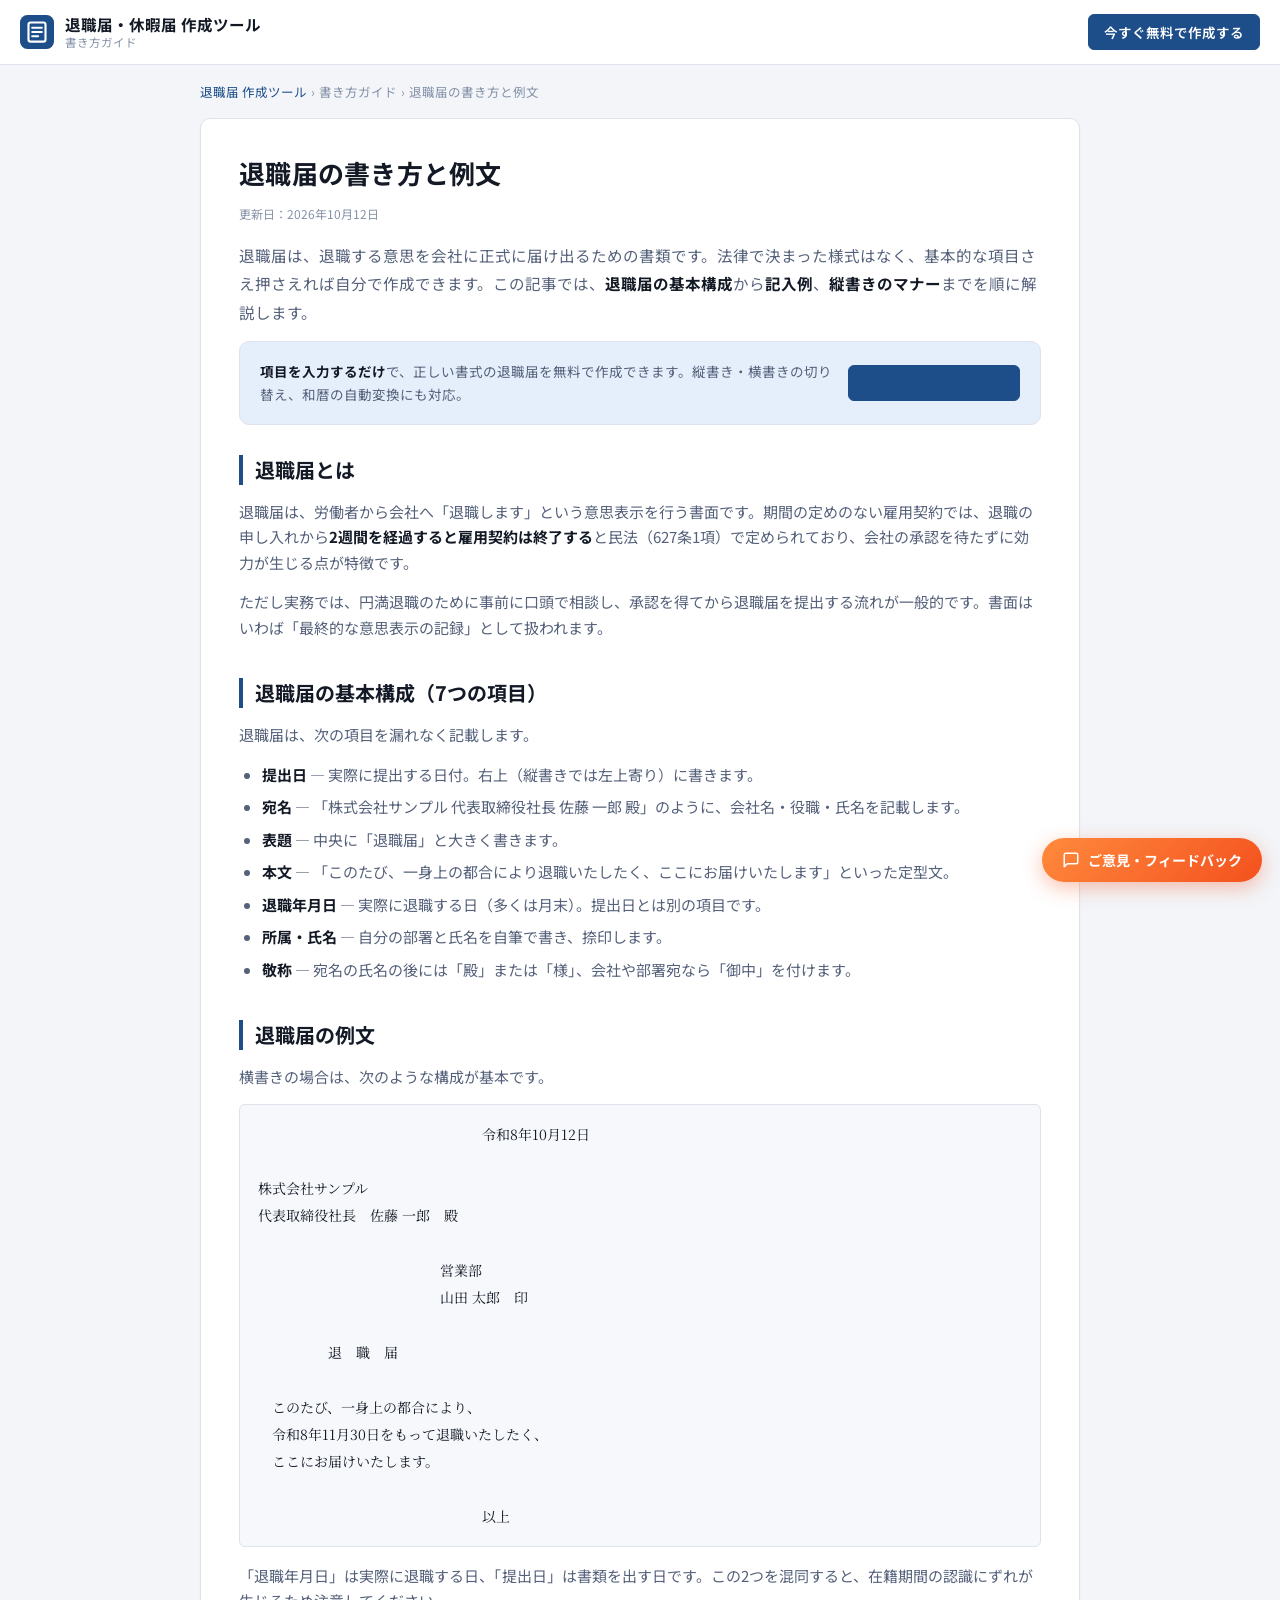
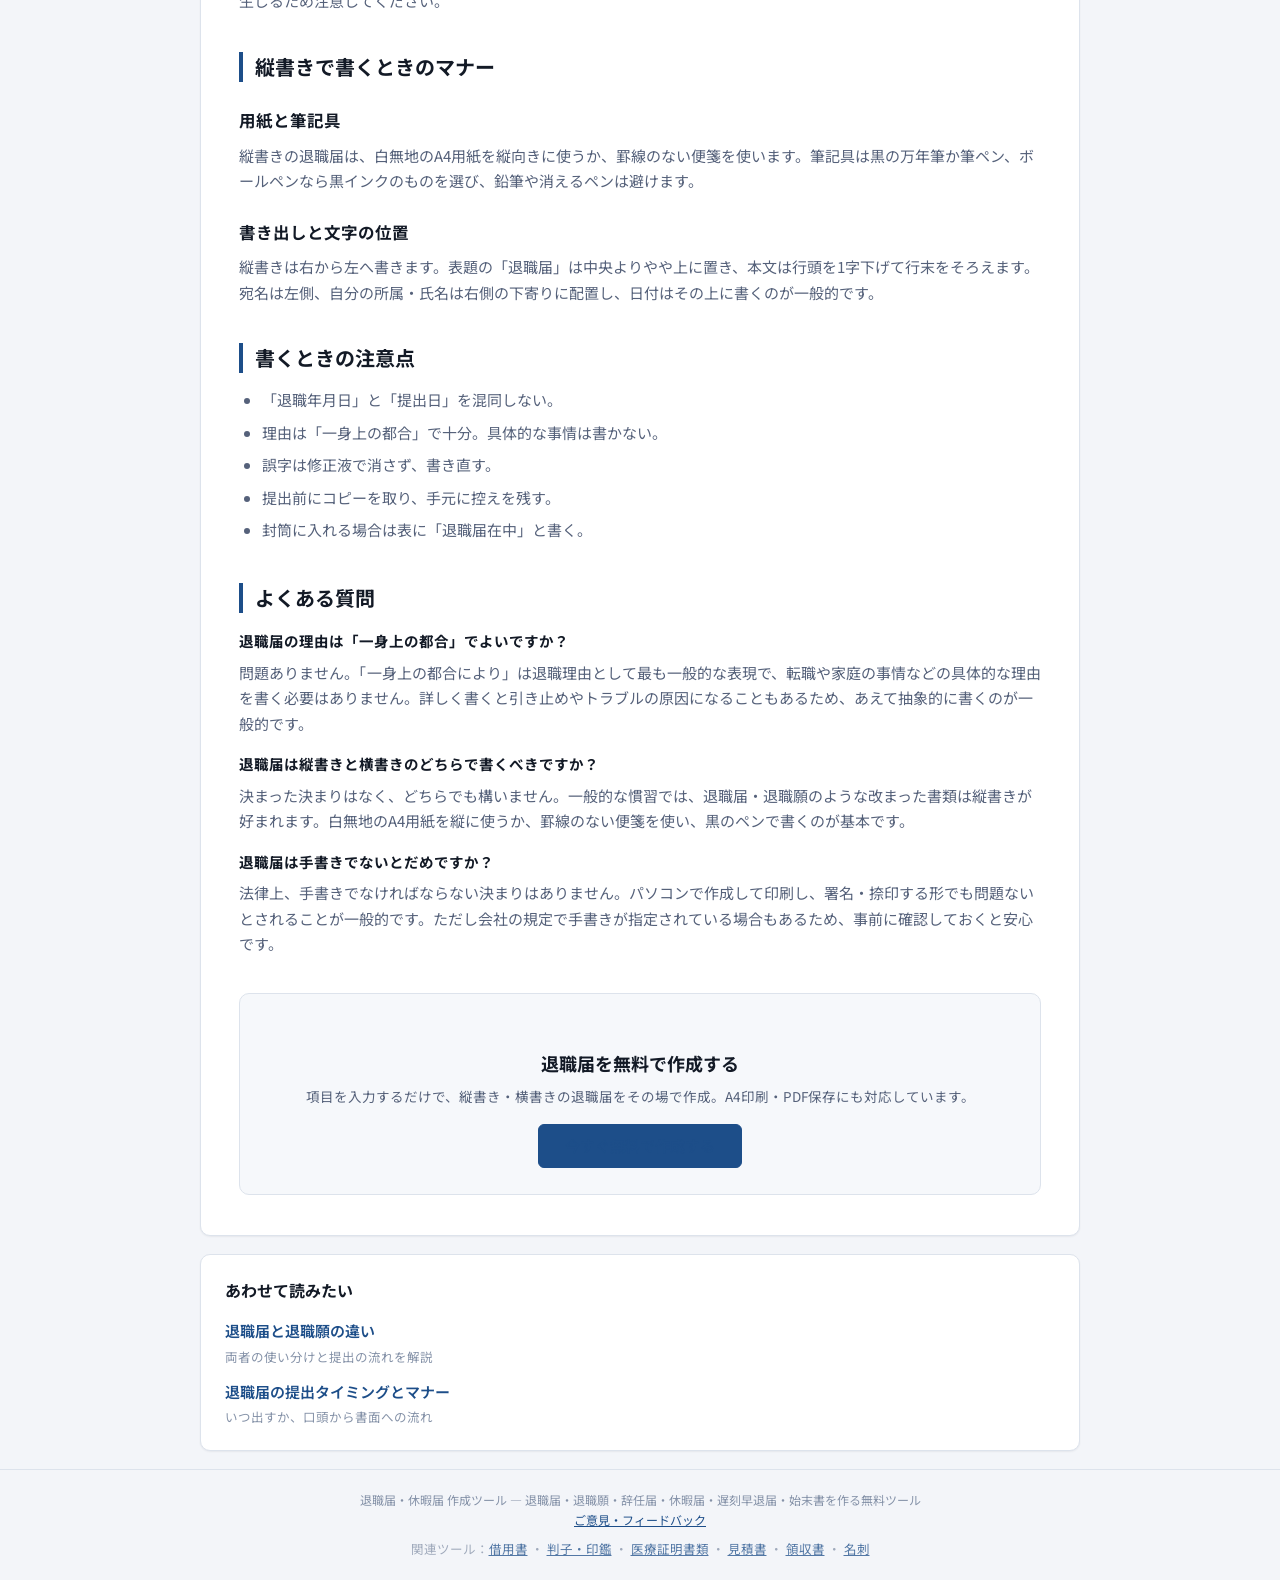
==== kakikata.html @ c3d73f7b "内容层：新增書き方ガイド教程页3篇+首页入口+sitemap" ====
<!DOCTYPE html>
<html lang="ja">
<head>
<meta charset="UTF-8">
<meta name="viewport" content="width=device-width, initial-scale=1">
<title>退職届の書き方と例文｜無料テンプレートで縦書きも簡単作成</title>
<meta name="description" content="退職届の書き方を例文つきで解説。基本構成・記入例・縦書きのマナー・用紙の選び方まで、はじめてでも迷わないポイントをまとめました。無料テンプレートに入力するだけで、正しい書式の退職届をその場で作成・印刷できます。">
<meta name="keywords" content="退職届 書き方,退職届 例文,退職届 縦書き,退職届 テンプレート,退職届 基本構成">
<meta name="robots" content="index, follow">
<link rel="canonical" href="https://www.reveriel.com/taishoku-form/kakikata.html">
<meta property="og:type" content="article">
<meta property="og:title" content="退職届の書き方と例文｜無料テンプレートで縦書きも簡単作成">
<meta property="og:description" content="退職届の基本構成・記入例・縦書きのマナーを解説。無料テンプレートに入力するだけで、正しい書式の退職届を作成・印刷できます。">
<meta property="og:locale" content="ja_JP">
<meta property="og:url" content="https://www.reveriel.com/taishoku-form/kakikata.html">
<meta property="og:image" content="https://www.reveriel.com/taishoku-form/og-image.png">
<meta name="twitter:card" content="summary_large_image">
<meta name="twitter:image" content="https://www.reveriel.com/taishoku-form/og-image.png">
<link rel="icon" href="data:image/svg+xml,%3Csvg xmlns='http://www.w3.org/2000/svg' viewBox='0 0 32 32'%3E%3Crect width='32' height='32' rx='7' fill='%231d4e89'/%3E%3Cpath d='M9 7h12a2 2 0 0 1 2 2v14a2 2 0 0 1-2 2H9a2 2 0 0 1-2-2V9a2 2 0 0 1 2-2z' fill='none' stroke='%23fff' stroke-width='2'/%3E%3Cpath d='M11 12h8M11 16h8M11 20h5' stroke='%23fff' stroke-width='2' stroke-linecap='round'/%3E%3C/svg%3E">
<link rel="preconnect" href="https://fonts.googleapis.com">
<link rel="preconnect" href="https://fonts.gstatic.com" crossorigin>
<link href="https://fonts.googleapis.com/css2?family=Noto+Sans+JP:wght@400;500;700&family=Noto+Sans+SC:wght@400;500;700&family=Noto+Serif+JP:wght@400;600&display=swap" rel="stylesheet">
<link rel="stylesheet" href="style.css">
<link rel="stylesheet" href="guide.css">
<!-- Cloudflare Web Analytics --><script type='module' src='https://static.cloudflareinsights.com/beacon.min.js' data-cf-beacon='{"token": "6fc01bf3ac5e457ba1bd16b91e5b653e"}'></script><!-- End Cloudflare Web Analytics -->
<script type="application/ld+json">
{
  "@context": "https://schema.org",
  "@graph": [
    {
      "@type": "Article",
      "headline": "退職届の書き方と例文｜無料テンプレートで縦書きも簡単作成",
      "description": "退職届の基本構成・記入例・縦書きのマナー・用紙の選び方を解説。無料テンプレートで作成できます。",
      "inLanguage": "ja",
      "datePublished": "2026-10-12",
      "dateModified": "2026-10-12",
      "author": { "@type": "Organization", "name": "Reveriel" },
      "publisher": { "@type": "Organization", "name": "Reveriel" },
      "mainEntityOfPage": { "@type": "WebPage", "@id": "https://www.reveriel.com/taishoku-form/kakikata.html" },
      "image": "https://www.reveriel.com/taishoku-form/og-image.png"
    },
    {
      "@type": "FAQPage",
      "mainEntity": [
        {
          "@type": "Question",
          "name": "退職届の理由は「一身上の都合」でよいですか？",
          "acceptedAnswer": {
            "@type": "Answer",
            "text": "問題ありません。「一身上の都合により」は退職理由として最も一般的な表現で、転職や家庭の事情などの具体的な理由を書く必要はありません。詳しく書くと引き止めやトラブルの原因になることもあるため、あえて抽象的に書くのが一般的です。"
          }
        },
        {
          "@type": "Question",
          "name": "退職届は縦書きと横書きのどちらで書くべきですか？",
          "acceptedAnswer": {
            "@type": "Answer",
            "text": "決まった決まりはなく、どちらでも構いません。一般的な慣習では、退職届・退職願のような改まった書類は縦書きが好まれます。白無地のA4用紙を縦に使うか、罫線のない便箋を使い、黒のペンで書くのが基本です。"
          }
        },
        {
          "@type": "Question",
          "name": "退職届は手書きでないとだめですか？",
          "acceptedAnswer": {
            "@type": "Answer",
            "text": "法律上、手書きでなければならない決まりはありません。パソコンで作成して印刷し、署名・捺印する形でも問題ないとされることが一般的です。ただし会社の規定で手書きが指定されている場合もあるため、事前に確認しておくと安心です。"
          }
        }
      ]
    }
  ]
}
</script>
</head>
<body>

<header class="site-header no-print">
  <div class="wrap header-inner">
    <a class="brand" href="https://www.reveriel.com/taishoku-form/" style="text-decoration:none;color:inherit;">
      <svg class="brand-mark" viewBox="0 0 32 32" aria-hidden="true">
        <rect width="32" height="32" rx="7" fill="currentColor"/>
        <path d="M10 7h12a2 2 0 0 1 2 2v14a2 2 0 0 1-2 2H10a2 2 0 0 1-2-2V9a2 2 0 0 1 2-2z" fill="none" stroke="#fff" stroke-width="2"/>
        <path d="M11.5 12h9M11.5 16h9M11.5 20h5.5" stroke="#fff" stroke-width="2" stroke-linecap="round"/>
      </svg>
      <div class="brand-text">
        <strong>退職届・休暇届 作成ツール</strong>
        <span>書き方ガイド</span>
      </div>
    </a>
    <div class="header-actions">
      <a class="btn btn-primary" href="https://www.reveriel.com/taishoku-form/">今すぐ無料で作成する</a>
    </div>
  </div>
</header>

<main class="wrap">
  <div class="guide-col">

    <nav class="breadcrumb no-print" aria-label="パンくず">
      <ol>
        <li><a href="https://www.reveriel.com/taishoku-form/">退職届 作成ツール</a></li>
        <li>書き方ガイド</li>
        <li aria-current="page">退職届の書き方と例文</li>
      </ol>
    </nav>

    <article class="guide">
      <h1>退職届の書き方と例文</h1>
      <p class="guide-meta">更新日：2026年10月12日</p>
      <p class="guide-lead">
        退職届は、退職する意思を会社に正式に届け出るための書類です。法律で決まった様式はなく、基本的な項目さえ押さえれば自分で作成できます。この記事では、<strong>退職届の基本構成</strong>から<strong>記入例</strong>、<strong>縦書きのマナー</strong>までを順に解説します。
      </p>

      <div class="guide-cta-box">
        <p><strong>項目を入力するだけ</strong>で、正しい書式の退職届を無料で作成できます。縦書き・横書きの切り替え、和暦の自動変換にも対応。</p>
        <a class="btn btn-primary" href="https://www.reveriel.com/taishoku-form/">今すぐ無料で作成する</a>
      </div>

      <h2>退職届とは</h2>
      <p>
        退職届は、労働者から会社へ「退職します」という意思表示を行う書面です。期間の定めのない雇用契約では、退職の申し入れから<strong>2週間を経過すると雇用契約は終了する</strong>と民法（627条1項）で定められており、会社の承認を待たずに効力が生じる点が特徴です。
      </p>
      <p>
        ただし実務では、円満退職のために事前に口頭で相談し、承認を得てから退職届を提出する流れが一般的です。書面はいわば「最終的な意思表示の記録」として扱われます。
      </p>

      <h2>退職届の基本構成（7つの項目）</h2>
      <p>退職届は、次の項目を漏れなく記載します。</p>
      <ul>
        <li><strong>提出日</strong> — 実際に提出する日付。右上（縦書きでは左上寄り）に書きます。</li>
        <li><strong>宛名</strong> — 「株式会社サンプル 代表取締役社長 佐藤 一郎 殿」のように、会社名・役職・氏名を記載します。</li>
        <li><strong>表題</strong> — 中央に「退職届」と大きく書きます。</li>
        <li><strong>本文</strong> — 「このたび、一身上の都合により退職いたしたく、ここにお届けいたします」といった定型文。</li>
        <li><strong>退職年月日</strong> — 実際に退職する日（多くは月末）。提出日とは別の項目です。</li>
        <li><strong>所属・氏名</strong> — 自分の部署と氏名を自筆で書き、捺印します。</li>
        <li><strong>敬称</strong> — 宛名の氏名の後には「殿」または「様」、会社や部署宛なら「御中」を付けます。</li>
      </ul>

      <h2>退職届の例文</h2>
      <p>横書きの場合は、次のような構成が基本です。</p>
      <div class="guide-example">　　　　　　　　　　　　　　　　令和8年10月12日

株式会社サンプル
代表取締役社長　佐藤 一郎　殿

　　　　　　　　　　　　　営業部
　　　　　　　　　　　　　山田 太郎　印

　　　　　退　職　届

　このたび、一身上の都合により、
　令和8年11月30日をもって退職いたしたく、
　ここにお届けいたします。

　　　　　　　　　　　　　　　　以上</div>
      <p>
        「退職年月日」は実際に退職する日、「提出日」は書類を出す日です。この2つを混同すると、在籍期間の認識にずれが生じるため注意してください。
      </p>

      <h2>縦書きで書くときのマナー</h2>
      <h3>用紙と筆記具</h3>
      <p>
        縦書きの退職届は、白無地のA4用紙を縦向きに使うか、罫線のない便箋を使います。筆記具は黒の万年筆か筆ペン、ボールペンなら黒インクのものを選び、鉛筆や消えるペンは避けます。
      </p>
      <h3>書き出しと文字の位置</h3>
      <p>
        縦書きは右から左へ書きます。表題の「退職届」は中央よりやや上に置き、本文は行頭を1字下げて行末をそろえます。宛名は左側、自分の所属・氏名は右側の下寄りに配置し、日付はその上に書くのが一般的です。
      </p>

      <h2>書くときの注意点</h2>
      <ul>
        <li>「退職年月日」と「提出日」を混同しない。</li>
        <li>理由は「一身上の都合」で十分。具体的な事情は書かない。</li>
        <li>誤字は修正液で消さず、書き直す。</li>
        <li>提出前にコピーを取り、手元に控えを残す。</li>
        <li>封筒に入れる場合は表に「退職届在中」と書く。</li>
      </ul>

      <section class="guide-faq" aria-labelledby="faqTitle">
        <h2 id="faqTitle">よくある質問</h2>
        <dl>
          <dt>退職届の理由は「一身上の都合」でよいですか？</dt>
          <dd>問題ありません。「一身上の都合により」は退職理由として最も一般的な表現で、転職や家庭の事情などの具体的な理由を書く必要はありません。詳しく書くと引き止めやトラブルの原因になることもあるため、あえて抽象的に書くのが一般的です。</dd>

          <dt>退職届は縦書きと横書きのどちらで書くべきですか？</dt>
          <dd>決まった決まりはなく、どちらでも構いません。一般的な慣習では、退職届・退職願のような改まった書類は縦書きが好まれます。白無地のA4用紙を縦に使うか、罫線のない便箋を使い、黒のペンで書くのが基本です。</dd>

          <dt>退職届は手書きでないとだめですか？</dt>
          <dd>法律上、手書きでなければならない決まりはありません。パソコンで作成して印刷し、署名・捺印する形でも問題ないとされることが一般的です。ただし会社の規定で手書きが指定されている場合もあるため、事前に確認しておくと安心です。</dd>
        </dl>
      </section>

      <div class="guide-cta-foot">
        <h2>退職届を無料で作成する</h2>
        <p>項目を入力するだけで、縦書き・横書きの退職届をその場で作成。A4印刷・PDF保存にも対応しています。</p>
        <a class="btn btn-primary" href="https://www.reveriel.com/taishoku-form/">今すぐ無料で作成する</a>
      </div>
    </article>

    <section class="guide-related no-print" aria-labelledby="relTitle">
      <h2 id="relTitle">あわせて読みたい</h2>
      <ul>
        <li><a href="taishokutodoke-vs-taishokugan.html">退職届と退職願の違い<span class="rel-desc">両者の使い分けと提出の流れを解説</span></a></li>
        <li><a href="teishutsu-timing.html">退職届の提出タイミングとマナー<span class="rel-desc">いつ出すか、口頭から書面への流れ</span></a></li>
      </ul>
    </section>

  </div>
</main>

<footer class="site-footer no-print">
  <div class="wrap">
    <p>退職届・休暇届 作成ツール — 退職届・退職願・辞任届・休暇届・遅刻早退届・始末書を作る無料ツール</p>
    <p><a href="https://docs.google.com/forms/d/e/1FAIpQLSfHGUfgAlViT3TFiVtJi_EpJ4ioUpd9oGyaJ7rehEV-gBH_PA/viewform?usp=pp_url&amp;entry.1745177199=%E9%80%80%E8%81%B7%E5%B1%8A" target="_blank" rel="noopener">ご意見・フィードバック</a></p>
    <p style="margin-top:8px;font-size:12.5px;opacity:.75;">関連ツール：<a href="https://www.reveriel.com/shakuyo-contract/">借用書</a> ・ <a href="https://www.reveriel.com/hanko-generator/">判子・印鑑</a> ・ <a href="https://www.reveriel.com/iryo-shomei-pdf/">医療証明書類</a> ・ <a href="https://www.reveriel.com/mitsumori-pdf/">見積書</a> ・ <a href="https://www.reveriel.com/ryoshusho-pdf/">領収書</a> ・ <a href="https://www.reveriel.com/meishi-generator/">名刺</a></p>
  </div>
</footer>

<!-- フィードバックFAB（右下固定） -->
<a href="https://docs.google.com/forms/d/e/1FAIpQLSfHGUfgAlViT3TFiVtJi_EpJ4ioUpd9oGyaJ7rehEV-gBH_PA/viewform?usp=pp_url&amp;entry.1745177199=%E9%80%80%E8%81%B7%E5%B1%8A" target="_blank" rel="noopener" class="feedback-fab" aria-label="ご意見・フィードバックを送る">
  <svg viewBox="0 0 24 24" fill="none" stroke="currentColor" stroke-width="2" stroke-linecap="round" stroke-linejoin="round" aria-hidden="true"><path d="M21 15a2 2 0 0 1-2 2H7l-4 4V5a2 2 0 0 1 2-2h14a2 2 0 0 1 2 2z"/></svg>
  <span>ご意見・フィードバック</span>
</a>
</body>
</html>
---- style.css ----
/* =========================================================
   退職届・休暇届 作成ツール — style.css
   純粋なフロントエンドのみ。外部通信は行いません。
   ========================================================= */

:root {
  --c-bg:            #f3f5f9;
  --c-surface:       #ffffff;
  --c-surface-2:     #f6f8fb;
  --c-border:        #dde3ec;
  --c-border-strong: #c2ccdb;
  --c-text:          #131a26;
  --c-text-muted:    #55617a;
  --c-text-faint:    #8592a8;
  --c-accent:        #1d4e89;
  --c-accent-soft:   #e5eefb;
  --c-accent-hover:  #163c6a;
  --c-danger:        #b42318;
  --c-danger-soft:   #fef3f2;
  --c-warn:          #8a5300;
  --c-warn-soft:     #fff7e8;
  --c-warn-border:   #f0cf94;
  --c-success:       #067647;
  --c-focus:         #2f6fbd;

  --paper-bg:        #ffffff;
  --paper-ink:       #12161c;
  --paper-line:      #ccd3dd;
  --paper-line-soft: #e6eaf0;
  --paper-accent:    #1d4e89;
  --seal-red:        #c0392b;

  --radius:    10px;
  --radius-sm: 6px;
  --shadow-sm: 0 1px 2px rgba(16, 24, 40, .06);
  --shadow-lg: 0 4px 24px rgba(16, 24, 40, .10);

  --font: "Noto Sans JP", "Noto Sans SC", -apple-system, BlinkMacSystemFont,
          "Hiragino Kaku Gothic ProN", "Hiragino Sans", "Yu Gothic", Meiryo, sans-serif;
  --font-serif: "Noto Serif JP", "Hiragino Mincho ProN", "Yu Mincho", YuMincho, serif;
  --font-num: "Noto Sans JP", ui-monospace, "SF Mono", Menlo, Consolas, monospace;
}

@media (prefers-color-scheme: dark) {
  :root {
    --c-bg:            #0f131b;
    --c-surface:       #171d28;
    --c-surface-2:     #1d2532;
    --c-border:        #2b3546;
    --c-border-strong: #3d4a5f;
    --c-text:          #e7ecf4;
    --c-text-muted:    #a3aec2;
    --c-text-faint:    #7e8a9e;
    --c-accent:        #6ea8ea;
    --c-accent-soft:   #142944;
    --c-accent-hover:  #8dbdf5;
    --c-danger:        #f4746a;
    --c-danger-soft:   #33191a;
    --c-warn:          #f0c07a;
    --c-warn-soft:     #2e2614;
    --c-warn-border:   #5c4a24;
    --c-success:       #4ec98b;
    --shadow-sm: 0 1px 2px rgba(0, 0, 0, .4);
    --shadow-lg: 0 4px 24px rgba(0, 0, 0, .5);
  }
}

* { box-sizing: border-box; }

[hidden] { display: none !important; }

html { -webkit-text-size-adjust: 100%; }

body {
  margin: 0;
  background: var(--c-bg);
  color: var(--c-text);
  font-family: var(--font);
  font-size: 15px;
  line-height: 1.7;
}

.wrap {
  width: 100%;
  max-width: 1440px;
  margin-inline: auto;
  padding-inline: 20px;
}

.ic { width: 1.1em; height: 1.1em; flex: none; }

/* ---------------- ヘッダー ---------------- */

.site-header {
  position: sticky;
  top: 0;
  z-index: 30;
  background: var(--c-surface);
  border-bottom: 1px solid var(--c-border);
  backdrop-filter: saturate(180%) blur(8px);
}

.header-inner {
  display: flex;
  align-items: center;
  justify-content: space-between;
  gap: 16px;
  min-height: 64px;
  flex-wrap: wrap;
  padding-block: 10px;
}

.brand { display: flex; align-items: center; gap: 11px; min-width: 0; }
.brand-mark { width: 34px; height: 34px; flex: none; color: var(--c-accent); }
.brand-text { display: flex; flex-direction: column; min-width: 0; }
.brand-text strong { font-size: 15.5px; font-weight: 700; line-height: 1.3; }
.brand-text span { font-size: 11.5px; color: var(--c-text-faint); line-height: 1.3; }

.header-actions { display: flex; gap: 8px; flex-wrap: wrap; }

.btn {
  display: inline-flex;
  align-items: center;
  justify-content: center;
  gap: 7px;
  padding: 9px 15px;
  font-family: inherit;
  font-size: 13.5px;
  font-weight: 600;
  line-height: 1.2;
  border-radius: var(--radius-sm);
  border: 1px solid transparent;
  cursor: pointer;
  text-decoration: none;
  transition: background-color .15s, border-color .15s, color .15s, transform .1s;
  white-space: nowrap;
}

.btn-primary { background: var(--c-accent); color: #fff; border-color: var(--c-accent); }
.btn-primary:hover { background: var(--c-accent-hover); border-color: var(--c-accent-hover); }
.btn-ghost { background: var(--c-surface); color: var(--c-text-muted); border-color: var(--c-border); }
.btn-ghost:hover { background: var(--c-surface-2); color: var(--c-text); }
.btn:focus-visible { outline: 3px solid color-mix(in srgb, var(--c-focus) 45%, transparent); outline-offset: 2px; }

/* ---------------- レイアウト ---------------- */

.layout {
  display: grid;
  grid-template-columns: minmax(360px, 1fr) minmax(0, 1.25fr);
  gap: 26px;
  align-items: start;
  padding-block: 26px 40px;
}

@media (max-width: 1080px) {
  .layout { grid-template-columns: minmax(0, 1fr); gap: 20px; }
}

.pane { min-width: 0; }
.preview-pane { position: static; }
.form-pane { display: flex; flex-direction: column; }

/* ---------------- カード ---------------- */

.card {
  background: var(--c-surface);
  border: 1px solid var(--c-border);
  border-radius: var(--radius);
  padding: 18px;
  margin: 0 0 14px;
  box-shadow: var(--shadow-sm);
  min-width: 0;
}

.intro-card { padding: 16px 18px; }
.pane-title { margin: 0 0 4px; font-size: 16.5px; font-weight: 700; }
.hint { margin: 0; font-size: 12.5px; color: var(--c-text-muted); }

.card legend {
  display: flex;
  align-items: center;
  gap: 8px;
  padding: 0 6px;
  font-size: 13.5px;
  font-weight: 700;
  color: var(--c-text);
  flex-wrap: wrap;
}

.req-badge {
  font-size: 10.5px;
  font-weight: 500;
  color: var(--c-accent);
  background: var(--c-accent-soft);
  border-radius: 999px;
  padding: 2px 9px;
  white-space: nowrap;
}
.req-badge.auto { color: var(--c-success); background: color-mix(in srgb, var(--c-success) 12%, transparent); }

/* ---------------- 書式タブ ---------------- */

.field-label-row {
  display: flex;
  align-items: center;
  gap: 10px;
  flex-wrap: wrap;
  margin-bottom: 11px;
}
.field-label { font-size: 13px; font-weight: 700; color: var(--c-text-muted); }

.doc-tabs { display: flex; flex-wrap: wrap; gap: 8px; }

.doc-tab {
  flex: 1 1 auto;
  padding: 9px 13px;
  font-family: inherit;
  font-size: 13px;
  font-weight: 600;
  color: var(--c-text-muted);
  background: var(--c-surface-2);
  border: 1px solid var(--c-border);
  border-radius: 999px;
  cursor: pointer;
  transition: background-color .15s, border-color .15s, color .15s;
  white-space: nowrap;
}
.doc-tab:hover { border-color: var(--c-border-strong); color: var(--c-text); }
.doc-tab[aria-selected="true"] {
  background: var(--c-accent);
  border-color: var(--c-accent);
  color: #fff;
}
.doc-tab:focus-visible { outline: 3px solid color-mix(in srgb, var(--c-focus) 45%, transparent); outline-offset: 2px; }

.doc-note {
  margin: 12px 0 0;
  font-size: 12px;
  line-height: 1.6;
  color: var(--c-text-muted);
  padding: 9px 12px;
  background: var(--c-surface-2);
  border-radius: var(--radius-sm);
  border-left: 3px solid var(--c-accent);
}

/* ---------------- フォーム ---------------- */

.field { margin-bottom: 14px; }
.field:last-child { margin-bottom: 0; }

.field label {
  display: block;
  font-size: 13px;
  font-weight: 500;
  color: var(--c-text-muted);
  margin-bottom: 5px;
}

.field-row {
  display: grid;
  grid-template-columns: 1fr 1fr;
  gap: 12px;
}

@media (max-width: 620px) {
  .field-row { grid-template-columns: 1fr; gap: 0; }
}

input[type="text"],
input[type="date"],
input[type="time"],
select,
textarea {
  width: 100%;
  min-width: 0;
  padding: 9px 11px;
  font-family: inherit;
  font-size: 14px;
  color: var(--c-text);
  background: var(--c-surface-2);
  border: 1px solid var(--c-border);
  border-radius: var(--radius-sm);
  transition: border-color .15s, box-shadow .15s, background-color .15s;
}

textarea { resize: vertical; line-height: 1.6; }

input:focus, select:focus, textarea:focus {
  outline: none;
  background: var(--c-surface);
  border-color: var(--c-accent);
  box-shadow: 0 0 0 3px var(--c-accent-soft);
}

.help {
  margin: 6px 0 0;
  font-size: 11.5px;
  line-height: 1.6;
  color: var(--c-text-faint);
}

.form-print-hint {
  margin: 4px 0 0;
  padding: 12px 14px;
  font-size: 12px;
  line-height: 1.65;
  color: var(--c-warn);
  background: var(--c-warn-soft);
  border: 1px solid var(--c-warn-border);
  border-radius: var(--radius);
}

.privacy {
  margin: 12px 0 0;
  padding: 0 2px;
  font-size: 11.5px;
  line-height: 1.6;
  color: var(--c-text-faint);
}

/* ---------------- プレビュー ---------------- */

.preview-bar {
  display: flex;
  align-items: center;
  gap: 7px;
  font-size: 12px;
  color: var(--c-text-faint);
  margin-bottom: 8px;
  padding-left: 2px;
}

.preview-bar .dot {
  width: 7px; height: 7px;
  border-radius: 50%;
  background: var(--c-success);
  box-shadow: 0 0 0 3px color-mix(in srgb, var(--c-success) 20%, transparent);
  flex: none;
}

.paper-wrap { display: flex; flex-direction: column; gap: 18px; overflow-x: auto; }

.paper {
  position: relative;
  width: 100%;
  max-width: 210mm;
  min-height: 297mm;
  margin-inline: auto;
  padding: 15mm;
  background: var(--paper-bg);
  color: var(--paper-ink);
  border: 1px solid var(--c-border);
  border-radius: 4px;
  box-shadow: var(--shadow-lg);
  font-family: var(--font-serif);
  font-size: 12.5px;
  line-height: 1.9;
  overflow: hidden;
}

.disclaimer-mini {
  margin: 12px 0 0;
  font-size: 11.5px;
  line-height: 1.6;
  color: var(--c-text-faint);
}

/* 画面用プレースホルダ（印刷でも破綻しないよう淡色） */
.ph { color: #aab2c0; font-weight: 400; }

/* ================= 縦書き（退職届・退職願・辞任届） ================= */

.paper--vertical { padding: 15mm; }

.v-doc {
  writing-mode: vertical-rl;
  text-orientation: upright;
  height: calc(297mm - 30mm);
  font-feature-settings: "vpal" 1, "vkrn" 1;
  letter-spacing: .06em;
}

.v-doc > * { margin: 0; }

/* 各ブロックは右から左へ。ブロック間の余白は左マージン（縦書きのブロック方向）で空ける */
.v-title {
  font-size: 24px;
  font-weight: 600;
  letter-spacing: .22em;
  margin-left: 26mm !important;
  padding-left: 4mm;
}
.v-body {
  font-size: 15px;
  line-height: 2.05;
  margin-left: 24mm !important;
}
.v-date {
  font-size: 13.5px;
  margin-left: 22mm !important;
}
.v-addr {
  font-size: 14px;
  line-height: 1.9;
  margin-left: 26mm !important;
}
.v-send {
  font-size: 14px;
  line-height: 1.9;
  margin-left: 12mm !important;
}

/* 縦書き中の印（朱色の丸印） */
.seal {
  display: inline-block;
  width: 1.5em;
  height: 1.5em;
  border: 1.2px solid var(--seal-red);
  border-radius: 50%;
  color: var(--seal-red);
  font-size: .78em;
  line-height: 1.35em;
  text-align: center;
  vertical-align: middle;
  -webkit-print-color-adjust: exact;
  print-color-adjust: exact;
}
.seal--vertical { margin-top: .35em; }

/* ================= 横書き（休暇届・遅刻早退届・始末書） ================= */

.h-doc { font-size: 13px; line-height: 1.85; }

.h-title {
  margin: 4mm 0 10mm;
  font-size: 22px;
  font-weight: 600;
  text-align: center;
  letter-spacing: .34em;
  text-indent: .34em;
}

.h-date {
  margin: 0 0 8mm;
  text-align: right;
  font-size: 13px;
}

.h-party {
  display: flex;
  justify-content: space-between;
  align-items: flex-start;
  gap: 20px;
  margin-bottom: 10mm;
}
.h-party p { margin: 0; }
.h-party .h-addr { font-size: 14px; line-height: 1.9; }
.h-party .h-send { font-size: 14px; line-height: 1.9; text-align: right; }

.h-lead { margin: 0 0 6mm; text-indent: 1em; }

.h-mid {
  margin: 0 0 5mm;
  text-align: center;
  letter-spacing: .5em;
  text-indent: .5em;
  font-size: 14px;
}

.h-items {
  margin: 0 0 8mm;
  padding: 0;
  list-style: none;
}
.h-items li {
  display: grid;
  grid-template-columns: 8.5em 1fr;
  gap: 8px;
  margin-bottom: 3.5mm;
  padding-bottom: 2.5mm;
  border-bottom: 1px dotted var(--paper-line-soft);
}
.h-items li:last-child { border-bottom: 0; }
.h-lbl { font-weight: 600; color: #333; }
.h-items .h-multiline { white-space: pre-wrap; }

.h-end {
  margin: 0;
  text-align: right;
  letter-spacing: .3em;
  text-indent: .3em;
}

.h-sign {
  margin-top: 10mm;
  text-align: right;
  font-size: 15px;
  line-height: 2;
}

/* ---------------- 分享 ---------------- */

.share-block {
  background: var(--c-surface);
  border: 1px solid var(--c-border);
  border-radius: var(--radius);
  padding: 20px 22px;
  box-shadow: var(--shadow-sm);
}
.share-block-title {
  display: flex;
  align-items: center;
  gap: 8px;
  margin: 0 0 14px;
  font-size: 14px;
  font-weight: 700;
  color: var(--c-text);
}
.share-block-title svg { width: 16px; height: 16px; color: var(--c-accent); flex-shrink: 0; }
.share-row { display: flex; flex-wrap: wrap; gap: 10px; }
.share-btn { flex: 1 1 150px; min-width: 0; }
.share-btn .share-logo { width: 18px; height: 18px; flex-shrink: 0; }
.share-x { background: #0f1419; color: #fff; border-color: #0f1419; }
.share-x:hover { background: #2a3036; border-color: #2a3036; }
.share-line { background: #06c755; color: #fff; border-color: #06c755; }
.share-line:hover { background: #05b34c; border-color: #05b34c; }
.share-copy, .share-img { background: transparent; color: var(--c-text-muted); border-color: var(--c-border); }
.share-copy:hover, .share-img:hover { background: var(--c-surface-2); color: var(--c-text); }
.share-btn[disabled] { opacity: .6; cursor: default; }
.share-url { margin: 12px 0 0; font-size: 12px; color: var(--c-text-faint); word-break: break-all; }
@media (max-width: 560px) {
  .share-block { padding: 18px 16px; }
  .share-row { gap: 8px; }
  .share-btn { flex: 1 1 calc(50% - 4px); font-size: 13px; padding: 10px 10px; }
  .share-btn span { white-space: normal; }
}

/* ---------------- SEO セクション ---------------- */

.seo {
  background: var(--c-surface);
  border: 1px solid var(--c-border);
  border-radius: var(--radius);
  padding: 28px 30px;
  margin-top: 26px;
  box-shadow: var(--shadow-sm);
  min-width: 0;
}

@media (max-width: 640px) { .seo { padding: 22px 18px; } }

.seo h2 { margin: 0 0 12px; font-size: 19px; font-weight: 700; }
.seo h3 {
  margin: 26px 0 10px;
  font-size: 15px;
  font-weight: 700;
  padding-left: 10px;
  border-left: 3px solid var(--c-accent);
}
.seo p { margin: 0 0 12px; color: var(--c-text-muted); max-width: 84ch; }
.seo strong { color: var(--c-text); font-weight: 700; }

.seo-list { margin: 0 0 8px; padding-left: 1.3em; color: var(--c-text-muted); max-width: 84ch; }
.seo-list li { margin-bottom: 7px; }

.faq { margin: 0; max-width: 84ch; }
.faq dt { font-weight: 700; color: var(--c-text); margin-top: 14px; font-size: 14px; }
.faq dd { margin: 4px 0 0; color: var(--c-text-muted); }

.disclaimer {
  margin-top: 24px !important;
  padding-top: 14px;
  border-top: 1px solid var(--c-border);
  font-size: 12px;
  color: var(--c-text-faint) !important;
}

/* ---------------- フッター ---------------- */

.site-footer {
  border-top: 1px solid var(--c-border);
  padding-block: 20px;
  margin-top: 10px;
}
.site-footer p { margin: 0; font-size: 12px; color: var(--c-text-faint); text-align: center; }
.site-footer a { color: var(--c-accent); }

/* =========================================================
   印刷 / PDF 出力
   ========================================================= */

@page {
  size: A4 portrait;
  margin: 15mm;
}

@media print {
  :root { --c-bg: #fff; --c-surface: #fff; }

  html, body {
    background: #fff !important;
    color: #000;
    font-size: 11pt;
  }

  .wrap,
  .layout,
  .preview-pane,
  .preview-pane .paper-wrap {
    display: block !important;
    width: auto !important;
    max-width: none !important;
    margin: 0 !important;
    padding: 0 !important;
    gap: 0 !important;
    position: static !important;
    overflow: visible !important;
    box-shadow: none !important;
    border: 0 !important;
    background: transparent !important;
  }

  .no-print,
  .site-header,
  .form-pane,
  .seo,
  .site-footer,
  .preview-bar,
  .disclaimer-mini,
  .share-block,
  .feedback-fab {
    display: none !important;
  }

  .paper {
    width: 100% !important;
    max-width: none !important;
    min-height: 0 !important;
    margin: 0 !important;
    padding: 0 !important;
    border: 0 !important;
    border-radius: 0 !important;
    box-shadow: none !important;
    background: #fff !important;
    color: #000 !important;
    font-size: 10.5pt;
    line-height: 1.8;
    overflow: visible !important;
    break-inside: avoid;
  }

  /* 縦書きは @page マージン(15mm)の内側いっぱいを使う */
  .paper--vertical { padding: 0 !important; }
  .paper--vertical .v-doc { height: 267mm !important; }

  .seal {
    -webkit-print-color-adjust: exact !important;
    print-color-adjust: exact !important;
  }
}

/* ===== フィードバックFAB（右下固定・常時表示） ===== */
.feedback-fab {
  position: fixed;
  right: 18px;
  bottom: 18px;
  z-index: 10000;
  display: inline-flex;
  align-items: center;
  gap: 8px;
  padding: 13px 20px;
  background: linear-gradient(135deg, #ff8a3d, #f4511e);
  color: #fff !important;
  border-radius: 999px;
  box-shadow: 0 6px 20px rgba(244, 81, 30, 0.35);
  font-size: 14px;
  font-weight: 700;
  line-height: 1;
  text-decoration: none !important;
  transition: transform 0.15s ease, box-shadow 0.15s ease;
}
.feedback-fab:hover {
  transform: translateY(-3px);
  box-shadow: 0 10px 28px rgba(244, 81, 30, 0.45);
  color: #fff !important;
}
.feedback-fab:focus-visible { outline: 3px solid rgba(244, 81, 30, 0.5); outline-offset: 2px; }
.feedback-fab svg { width: 18px; height: 18px; flex: none; }
@media (max-width: 600px) {
  .feedback-fab { right: 14px; bottom: 14px; padding: 11px 16px; font-size: 13px; }
  .feedback-fab svg { width: 16px; height: 16px; }
}
---- guide.css ----
/* =========================================================
   書き方ガイド（SEO 記事ページ）共通スタイル
   style.css の CSS 変数を継承し、ブランドの色味を保つ。
   ========================================================= */

.guide-col { max-width: 880px; margin-inline: auto; }

/* ---------------- パンくず ---------------- */
.breadcrumb {
  padding-block: 16px 0;
  font-size: 12.5px;
  color: var(--c-text-faint, #8592a8);
}
.breadcrumb ol { list-style: none; display: flex; flex-wrap: wrap; gap: 4px; margin: 0; padding: 0; }
.breadcrumb li { display: inline-flex; align-items: center; gap: 4px; }
.breadcrumb a { color: var(--c-accent, #1d4e89); text-decoration: none; }
.breadcrumb a:hover { text-decoration: underline; }
.breadcrumb li + li::before { content: "\203A"; color: var(--c-text-faint, #8592a8); }

/* ---------------- 記事本体 ---------------- */
.guide {
  background: var(--c-surface, #fff);
  border: 1px solid var(--c-border, #dde3ec);
  border-radius: var(--radius, 10px);
  box-shadow: var(--shadow-sm, 0 1px 2px rgba(0, 0, 0, .06));
  margin-block: 16px 8px;
  padding: 34px 38px 40px;
}
@media (max-width: 640px) { .guide { padding: 22px 18px 26px; } }

.guide h1 {
  margin: 0 0 12px;
  font-size: 26px;
  line-height: 1.5;
  letter-spacing: .01em;
  color: var(--c-text, #131a26);
}
.guide .guide-meta { margin: 0 0 16px; font-size: 12px; color: var(--c-text-faint, #8592a8); }
.guide-lead { margin: 0 0 8px; font-size: 15.5px; line-height: 1.85; color: var(--c-text-muted, #55617a); }
.guide h2 {
  margin: 38px 0 14px;
  padding-left: 12px;
  font-size: 20px;
  line-height: 1.5;
  border-left: 4px solid var(--c-accent, #1d4e89);
  color: var(--c-text, #131a26);
}
.guide h2:first-of-type { margin-top: 30px; }
.guide h3 { margin: 26px 0 10px; font-size: 16.5px; line-height: 1.5; color: var(--c-text, #131a26); }
.guide p { margin: 0 0 14px; color: var(--c-text-muted, #55617a); }
.guide strong { color: var(--c-text, #131a26); font-weight: 700; }
.guide ul, .guide ol { margin: 0 0 16px; padding-left: 1.5em; color: var(--c-text-muted, #55617a); }
.guide li { margin-bottom: 7px; }
.guide a { color: var(--c-accent, #1d4e89); }

.guide-example {
  margin: 0 0 16px;
  padding: 16px 18px;
  background: var(--c-surface-2, #f6f8fb);
  border: 1px solid var(--c-border, #dde3ec);
  border-radius: var(--radius-sm, 6px);
  font-family: "Noto Serif JP", "Hiragino Mincho ProN", "Yu Mincho", YuMincho, serif;
  font-size: 14px;
  line-height: 1.95;
  color: var(--c-text, #131a26);
  white-space: pre-wrap;
}
.guide-note {
  margin: 0 0 16px;
  padding: 12px 16px;
  background: var(--c-warn-soft, #fff7e8);
  border: 1px solid var(--c-warn-border, #f0cf94);
  border-radius: var(--radius-sm, 6px);
  font-size: 13px;
  line-height: 1.75;
  color: var(--c-warn, #8a5300);
}
.guide-table { width: 100%; margin: 0 0 16px; border-collapse: collapse; font-size: 13.5px; }
.guide-table th, .guide-table td {
  padding: 10px 12px;
  text-align: left;
  border: 1px solid var(--c-border, #dde3ec);
  color: var(--c-text-muted, #55617a);
  vertical-align: top;
}
.guide-table th { background: var(--c-surface-2, #f6f8fb); color: var(--c-text, #131a26); font-weight: 700; white-space: nowrap; }

/* ---------------- 上部 CTA ---------------- */
.guide-cta-box {
  display: flex;
  flex-wrap: wrap;
  align-items: center;
  justify-content: space-between;
  gap: 14px;
  margin: 4px 0 26px;
  padding: 18px 20px;
  background: var(--c-accent-soft, #e5eefb);
  border: 1px solid var(--c-border, #dde3ec);
  border-radius: var(--radius, 10px);
}
.guide-cta-box p { flex: 1 1 240px; margin: 0; font-size: 13.5px; line-height: 1.7; color: var(--c-text-muted, #55617a); }
.guide-cta-box strong { color: var(--c-text, #131a26); }
.guide-cta-box .btn { flex: none; }

/* ---------------- FAQ ---------------- */
.guide-faq { margin-top: 40px; }
.guide-faq dl { margin: 0; }
.guide-faq dt { margin-top: 16px; font-size: 14.5px; font-weight: 700; color: var(--c-text, #131a26); }
.guide-faq dd { margin: 6px 0 0; color: var(--c-text-muted, #55617a); }

/* ---------------- 下部 CTA ---------------- */
.guide-cta-foot {
  margin-top: 36px;
  padding: 26px 22px;
  text-align: center;
  background: var(--c-surface-2, #f6f8fb);
  border: 1px solid var(--c-border, #dde3ec);
  border-radius: var(--radius, 10px);
}
.guide-cta-foot h2 { margin: 0 0 8px; padding: 0; border: 0; font-size: 18px; }
.guide-cta-foot p { margin: 0 0 16px; font-size: 13.5px; }
.guide-cta-foot .btn { font-size: 15px; padding: 12px 26px; }

/* ---------------- 関連ガイド ---------------- */
.guide-related {
  background: var(--c-surface, #fff);
  border: 1px solid var(--c-border, #dde3ec);
  border-radius: var(--radius, 10px);
  box-shadow: var(--shadow-sm, 0 1px 2px rgba(0, 0, 0, .06));
  margin-block: 18px;
  padding: 22px 24px;
}
.guide-related h2 { margin: 0 0 14px; font-size: 16px; color: var(--c-text, #131a26); }
.guide-related ul { list-style: none; display: grid; gap: 12px; margin: 0; padding: 0; }
.guide-related a { color: var(--c-accent, #1d4e89); font-weight: 600; text-decoration: none; }
.guide-related a:hover { text-decoration: underline; }
.guide-related .rel-desc { display: block; margin-top: 2px; font-size: 12.5px; font-weight: 400; color: var(--c-text-faint, #8592a8); }

@media print {
  .site-header, .site-footer, .feedback-fab, .breadcrumb,
  .guide-cta-box, .guide-cta-foot, .guide-related { display: none !important; }
  .guide { border: 0; box-shadow: none; padding: 0; }
}
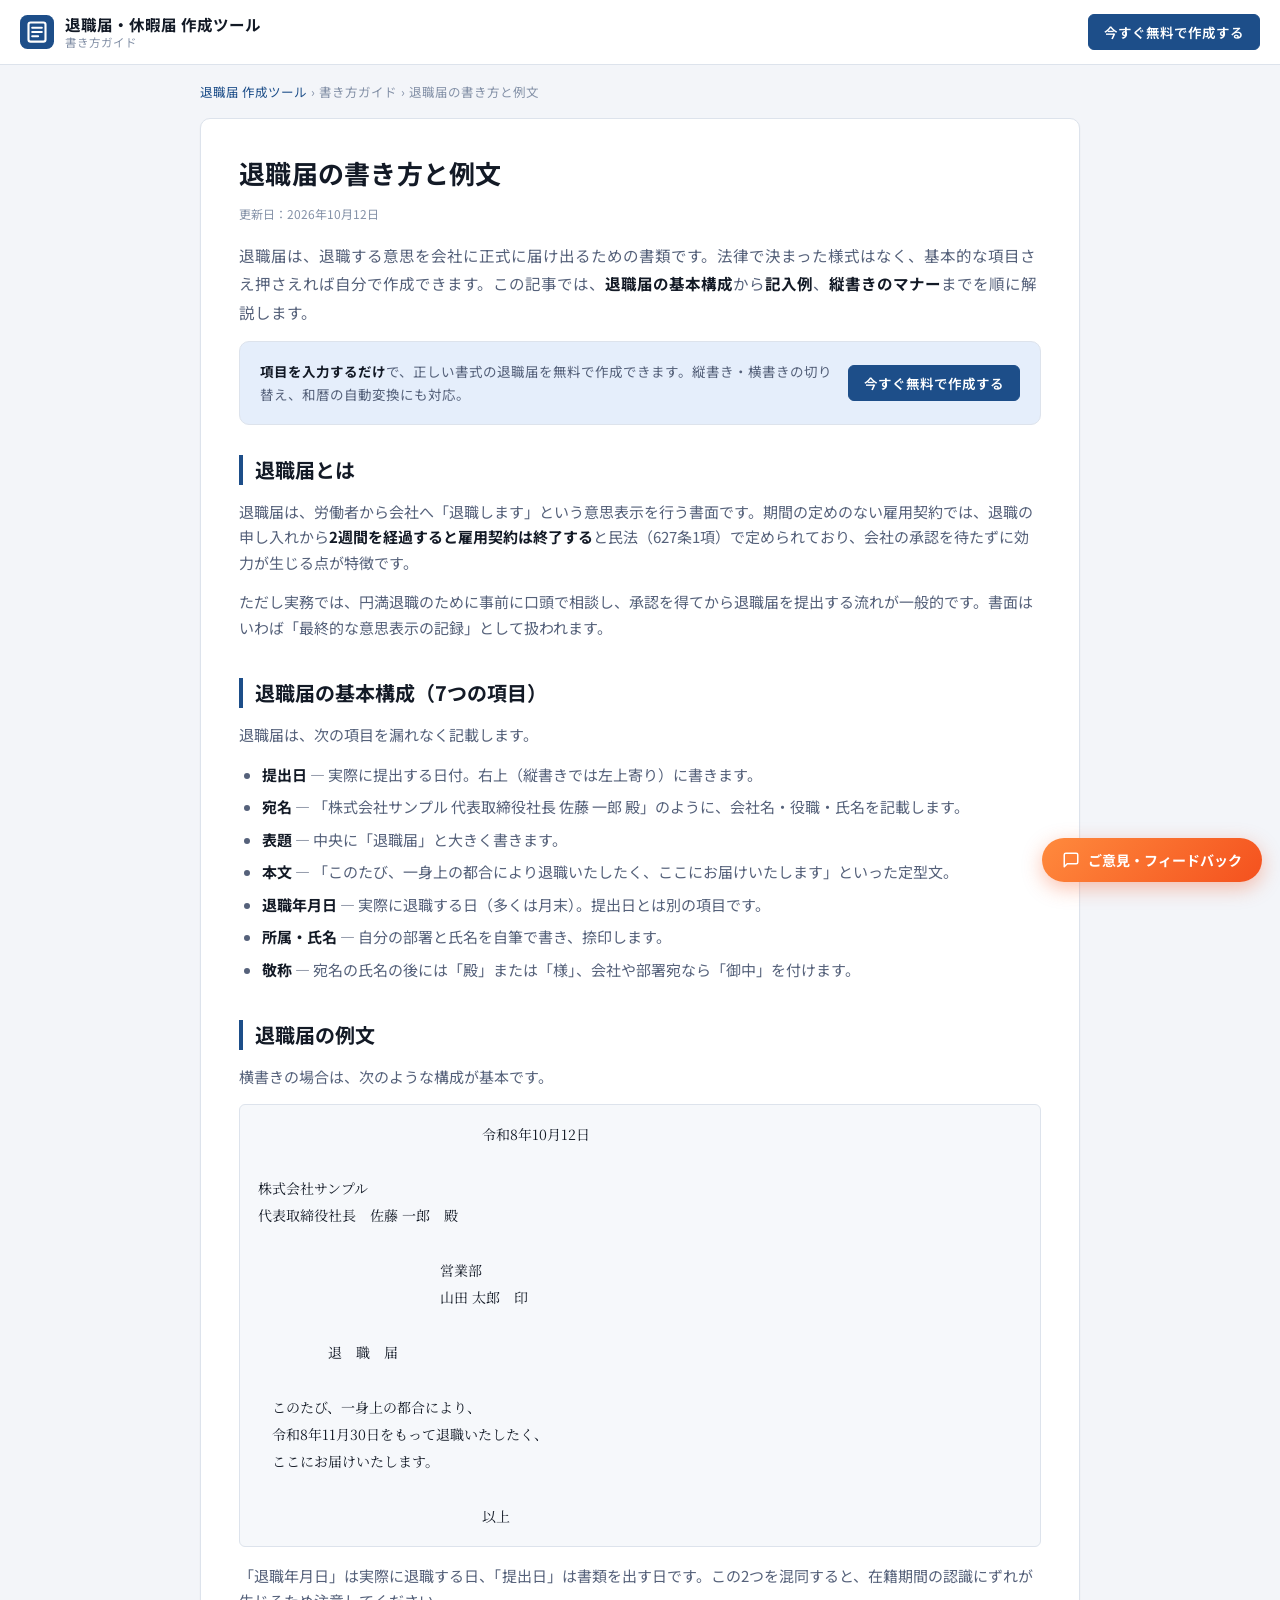
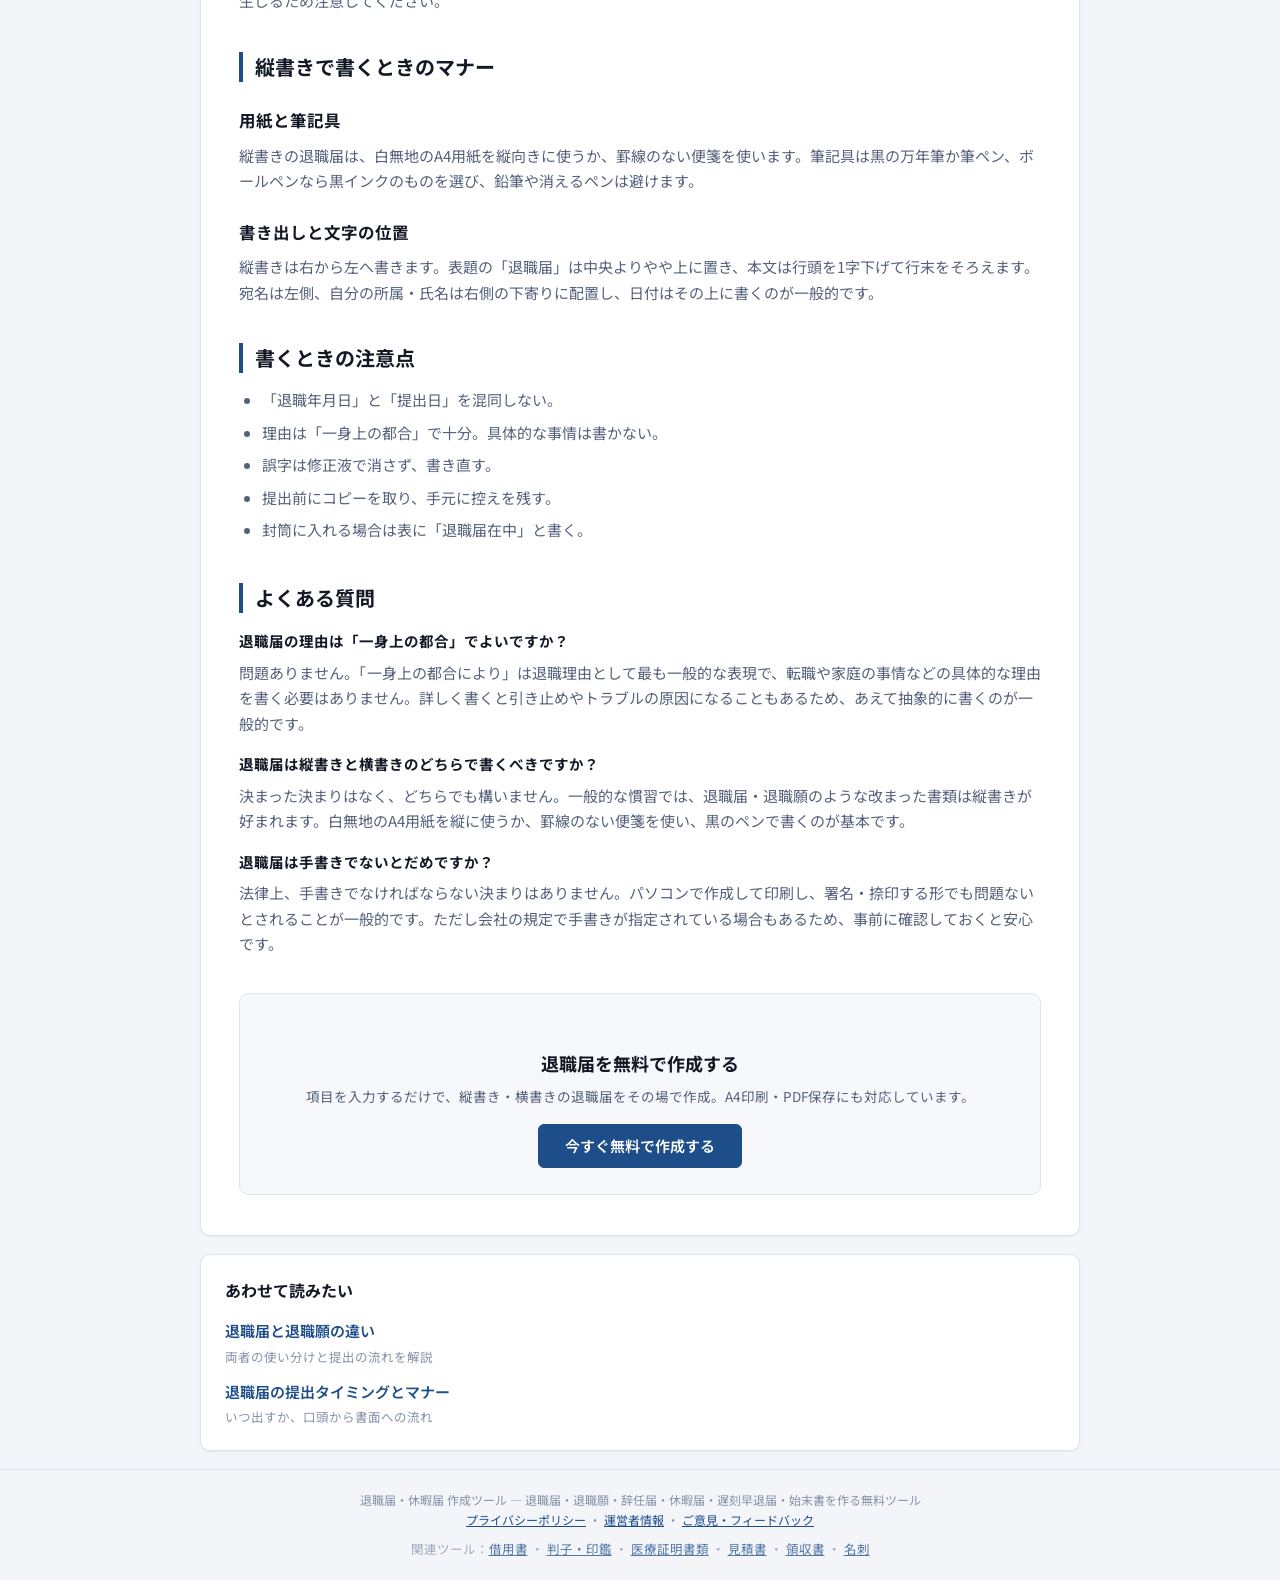
==== commit 667c9e73: "PM迭代：补隐私政策/运营者信息/SEO教程页+联盟区块+跨站CTA按钮配色修复" ====
--- a/kakikata.html
+++ b/kakikata.html
@@ -211,7 +211,11 @@
 <footer class="site-footer no-print">
   <div class="wrap">
     <p>退職届・休暇届 作成ツール — 退職届・退職願・辞任届・休暇届・遅刻早退届・始末書を作る無料ツール</p>
-    <p><a href="https://docs.google.com/forms/d/e/1FAIpQLSfHGUfgAlViT3TFiVtJi_EpJ4ioUpd9oGyaJ7rehEV-gBH_PA/viewform?usp=pp_url&amp;entry.1745177199=%E9%80%80%E8%81%B7%E5%B1%8A" target="_blank" rel="noopener">ご意見・フィードバック</a></p>
+    <p>
+      <a href="https://www.reveriel.com/taishoku-form/privacy.html">プライバシーポリシー</a> ・
+      <a href="https://www.reveriel.com/taishoku-form/company.html">運営者情報</a> ・
+      <a href="https://docs.google.com/forms/d/e/1FAIpQLSfHGUfgAlViT3TFiVtJi_EpJ4ioUpd9oGyaJ7rehEV-gBH_PA/viewform?usp=pp_url&amp;entry.1745177199=%E9%80%80%E8%81%B7%E5%B1%8A" target="_blank" rel="noopener">ご意見・フィードバック</a>
+    </p>
     <p style="margin-top:8px;font-size:12.5px;opacity:.75;">関連ツール：<a href="https://www.reveriel.com/shakuyo-contract/">借用書</a> ・ <a href="https://www.reveriel.com/hanko-generator/">判子・印鑑</a> ・ <a href="https://www.reveriel.com/iryo-shomei-pdf/">医療証明書類</a> ・ <a href="https://www.reveriel.com/mitsumori-pdf/">見積書</a> ・ <a href="https://www.reveriel.com/ryoshusho-pdf/">領収書</a> ・ <a href="https://www.reveriel.com/meishi-generator/">名刺</a></p>
   </div>
 </footer>
--- a/style.css
+++ b/style.css
@@ -576,6 +576,57 @@
   color: var(--c-text-faint) !important;
 }
 
+/* ---------------- 【PR】アフィリエイト（転職エージェント） ---------------- */
+
+.aff-cta {
+  background: var(--c-surface);
+  border: 1px solid var(--c-border);
+  border-radius: var(--radius);
+  padding: 24px 28px 22px;
+  margin-top: 26px;
+  box-shadow: var(--shadow-sm);
+  min-width: 0;
+}
+@media (max-width: 640px) { .aff-cta { padding: 20px 18px; } }
+
+/* ステマ規制（景表法）対応：PR 表記は誰の目にも留まる位置・大きさで明示する */
+.aff-label {
+  display: inline-block;
+  margin: 0 0 12px;
+  padding: 3px 10px;
+  background: var(--c-text);
+  color: var(--c-surface);
+  border-radius: 4px;
+  font-size: 12px;
+  font-weight: 700;
+  letter-spacing: .06em;
+}
+.aff-title {
+  margin: 0 0 8px;
+  font-size: 17px;
+  font-weight: 700;
+  color: var(--c-text);
+}
+.aff-desc { margin: 0 0 16px; font-size: 13.5px; color: var(--c-text-muted); max-width: 84ch; }
+
+.aff-list { list-style: none; margin: 0 0 14px; padding: 0; display: grid; gap: 12px; }
+.aff-item {
+  padding: 14px 16px;
+  border: 1px solid var(--c-border);
+  border-radius: var(--radius-sm);
+  background: var(--c-surface-2);
+}
+.aff-link {
+  display: inline-block;
+  font-size: 14.5px;
+  font-weight: 700;
+  color: var(--c-accent);
+  text-decoration: none;
+}
+.aff-link:hover { text-decoration: underline; }
+.aff-note { display: block; margin-top: 4px; font-size: 12.5px; color: var(--c-text-muted); }
+.aff-disclaimer { margin: 0; font-size: 11.5px; color: var(--c-text-faint); }
+
 /* ---------------- フッター ---------------- */
 
 .site-footer {
--- a/guide.css
+++ b/guide.css
@@ -51,7 +51,7 @@
 .guide strong { color: var(--c-text, #131a26); font-weight: 700; }
 .guide ul, .guide ol { margin: 0 0 16px; padding-left: 1.5em; color: var(--c-text-muted, #55617a); }
 .guide li { margin-bottom: 7px; }
-.guide a { color: var(--c-accent, #1d4e89); }
+.guide a:not(.btn) { color: var(--c-accent, #1d4e89); }
 
 .guide-example {
   margin: 0 0 16px;
@@ -136,8 +136,104 @@
 .guide-related a:hover { text-decoration: underline; }
 .guide-related .rel-desc { display: block; margin-top: 2px; font-size: 12.5px; font-weight: 400; color: var(--c-text-faint, #8592a8); }
 
+/* =========================================================
+   法務ページ（プライバシーポリシー / 運営者情報）
+   ========================================================= */
+
+.legal-page { padding-block: 32px 56px; }
+
+.legal-back {
+  display: inline-flex;
+  align-items: center;
+  gap: 6px;
+  margin-bottom: 24px;
+  font-size: 13px;
+  font-weight: 700;
+  color: var(--c-text-muted, #55617a);
+  text-decoration: none;
+}
+.legal-back:hover { color: var(--c-accent, #1d4e89); }
+
+.legal {
+  max-width: 780px;
+  background: var(--c-surface, #fff);
+  border: 1px solid var(--c-border, #dde3ec);
+  border-radius: var(--radius, 10px);
+  box-shadow: var(--shadow-sm, 0 1px 2px rgba(0, 0, 0, .06));
+  padding: 32px 34px 38px;
+}
+@media (max-width: 640px) { .legal { padding: 22px 18px 28px; } }
+
+.legal h1 {
+  font-size: 24px;
+  margin: 0 0 8px;
+  line-height: 1.5;
+  color: var(--c-text, #131a26);
+}
+.legal .legal-meta {
+  font-size: 12px;
+  color: var(--c-text-faint, #8592a8);
+  margin: 0 0 28px;
+}
+.legal h2 {
+  font-size: 17px;
+  margin: 32px 0 10px;
+  padding-bottom: 8px;
+  border-bottom: 1px solid var(--c-border, #dde3ec);
+  color: var(--c-text, #131a26);
+}
+.legal h3 { font-size: 15px; margin: 22px 0 6px; color: var(--c-text, #131a26); }
+.legal p { margin: 0 0 12px; color: var(--c-text-muted, #55617a); }
+.legal ol,
+.legal ul { margin: 0 0 14px; padding-left: 1.4em; color: var(--c-text-muted, #55617a); }
+.legal ol { list-style: decimal; }
+.legal ul { list-style: disc; }
+.legal li { margin-bottom: 6px; }
+.legal strong { color: var(--c-text, #131a26); }
+.legal a:not(.btn) { color: var(--c-accent, #1d4e89); }
+/* .legal a は .btn-primary より詳細度が高くボタン文字が背景と同色になるため上書き */
+.legal a.btn-primary { color: #fff; text-decoration: none; }
+.legal a.btn-primary:hover { color: #fff; }
+
+.legal-table {
+  width: 100%;
+  margin: 8px 0 18px;
+  border-collapse: collapse;
+  font-size: 14px;
+}
+.legal-table th,
+.legal-table td {
+  padding: 13px 16px;
+  text-align: left;
+  vertical-align: top;
+  border-bottom: 1px solid var(--c-border, #dde3ec);
+  color: var(--c-text-muted, #55617a);
+}
+.legal-table th {
+  width: 34%;
+  min-width: 140px;
+  font-weight: 700;
+  color: var(--c-text, #131a26);
+  background: var(--c-surface-2, #f6f8fb);
+}
+.legal-table tr:last-child th,
+.legal-table tr:last-child td { border-bottom: 0; }
+
+.legal-contact {
+  margin-top: 32px;
+  padding: 18px 20px;
+  border: 1px solid var(--c-border, #dde3ec);
+  border-radius: var(--radius-sm, 6px);
+  background: var(--c-surface-2, #f6f8fb);
+  font-size: 13.5px;
+  color: var(--c-text-muted, #55617a);
+}
+.legal-contact p { margin: 0; }
+.legal-contact p + p { margin-top: 6px; }
+
 @media print {
   .site-header, .site-footer, .feedback-fab, .breadcrumb,
-  .guide-cta-box, .guide-cta-foot, .guide-related { display: none !important; }
-  .guide { border: 0; box-shadow: none; padding: 0; }
-}
+  .guide-cta-box, .guide-cta-foot, .guide-related,
+  .legal-back { display: none !important; }
+  .guide, .legal { border: 0; box-shadow: none; padding: 0; background: transparent; }
+}
